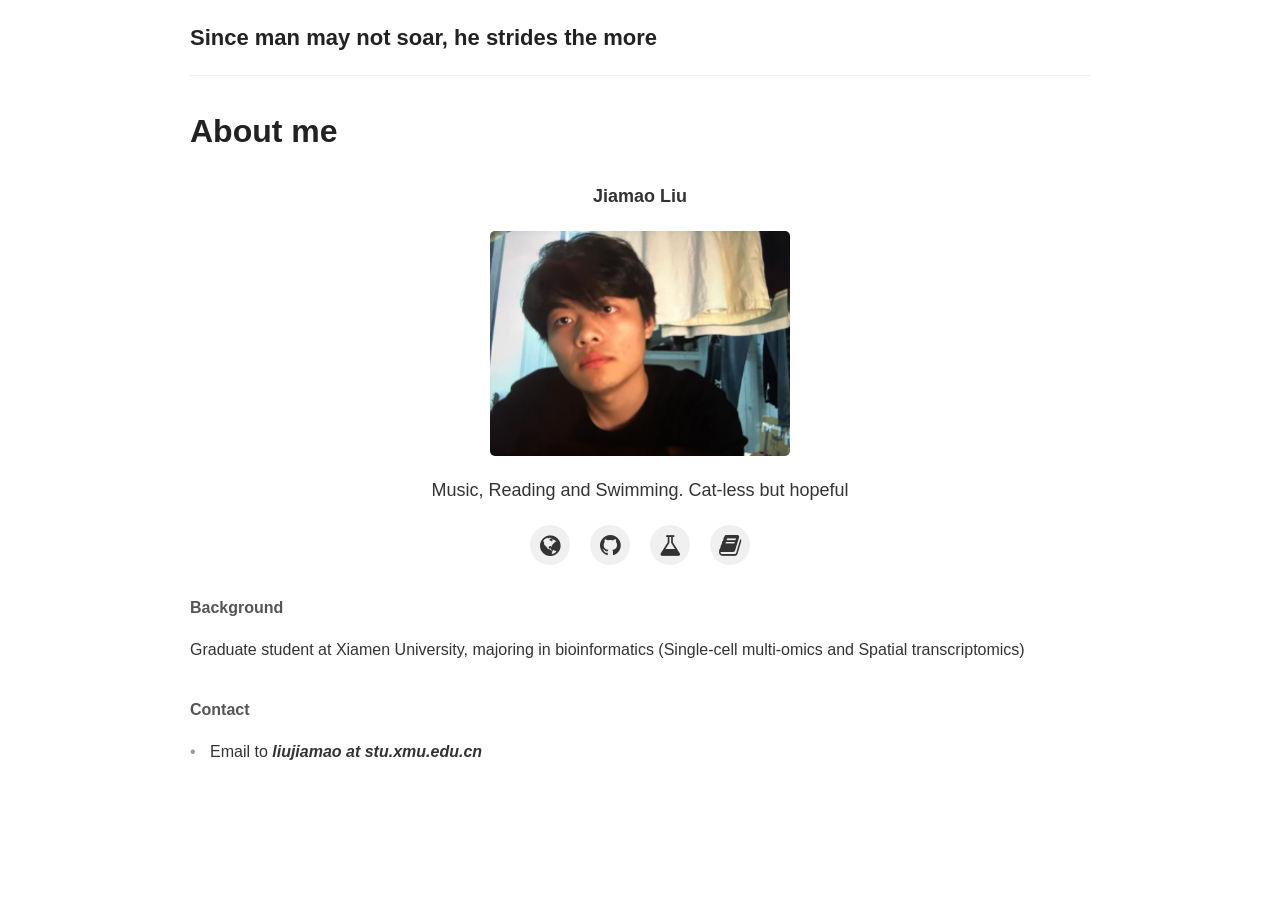
==== html/index.html @ 273c0211 "Initial commit" ====
<!DOCTYPE html>
<html lang="zh-CN">
<head>
    <meta charset="UTF-8">
    <meta name="viewport" content="width=device-width, initial-scale=1.0">
    <title>About me - Liu</title>
    <link rel="icon" href="./image/favicon.ico" type="image/x-icon">
    <!-- 兼容旧版浏览器 -->
    <link rel="shortcut icon" href="./image/favicon.ico" type="image/x-icon">
    <!-- 针对不同设备的额外图标配置 -->
    <link rel="apple-touch-icon" href="./image/apple-touch-icon.png">
    <link rel="icon" href="./image/android-chrome-192x192.png" sizes="192x192" type="image/png">
    <link href="https://cdn.jsdelivr.net/npm/font-awesome@4.7.0/css/font-awesome.min.css" rel="stylesheet">
    <style>
        body {
            font-family: 'Helvetica Neue', Arial, sans-serif;
            max-width: 900px;
            margin: 0 auto;
            padding: 0 20px;
            line-height: 1.6;
            color: #333;
            background-color: #fff;
        }
        .header {
            padding: 20px 0;
            border-bottom: 1px solid #eee;
            margin-bottom: 30px;
        }
        .nav {
            display: flex;
            justify-content: space-between;
            align-items: center;
        }
        .logo {
            font-size: 22px;
            font-weight: bold;
            color: #222;
        }
        .nav-links {
            display: flex;
            gap: 25px;
        }
        .nav-links a {
            color: #555;
            text-decoration: none;
            transition: color 0.3s;
        }
        .nav-links a:hover {
            color: #0077cc;
        }
        .main-content {
            margin-bottom: 50px;
        }
        h1 {
            color: #222;
            margin-bottom: 25px;
        }
        .intro {
            font-size: 18px;
            margin-bottom: 30px;
            display: flex;
            flex-direction: column;
            align-items: center;
            text-align: center;
        }
        .section {
            margin-bottom: 35px;
        }
        .section h2 {
            font-size: 16px;
            color: #555;
            margin-bottom: 10px;
        }
        .social-links {
            margin-top: 15px;
        }
        .social-links a {
            color: #333;
            text-decoration: none;
            margin-right: 15px;
            transition: color 0.3s;
        }
        .social-links a:hover {
            color: #0077cc;
        }
        .exhibition-list {
            list-style-type: none;
            padding-left: 0;
        }
        .exhibition-list li {
            margin-bottom: 10px;
            padding-left: 20px;
            position: relative;
        }
        .exhibition-list li:before {
            content: "•";
            position: absolute;
            left: 0;
            color: #999;
        }
        .profile-img {
            display: block;
            max-width: 300px;
            height: auto;
            margin: 20px auto;
            border-radius: 5px;
        }
        .personal-links {
            margin-top: 20px;
            display: flex;
            justify-content: center;
            gap: 20px;
        }
        .personal-links a {
            display: inline-flex;
            justify-content: center;
            align-items: center;
            width: 40px;
            height: 40px;
            border-radius: 50%;
            background-color: #f0f0f0;
            color: #333;
            text-decoration: none;
            transition: all 0.3s;
        }
        .personal-links a:hover {
            background-color: #0077cc;
            color: white;
            transform: translateY(-3px);
        }
    </style>
</head>
<body>
    <header class="header">
        <div class="nav">
            <div class="logo">Since man may not soar, he strides the more</div>
            <nav class="nav-links">
                <!-- <a href="#" style="color: #0077cc; font-weight: 500;">About</a> -->
                <!-- <a href="#">Gallery</a>
                <a href="#">Services</a>
                <a href="#">Contact</a> -->
            </nav>
        </div>
    </header>
    
    <main class="main-content">
        <h1>About me</h1>
        
        <div class="intro">
            <strong>Jiamao Liu</strong>
            <img src="./jiamao.jpg" alt="Photographer portrait" class="profile-img">
            <div>
                Music, Reading and Swimming. Cat-less but hopeful<br/>
            </div>
            <div class="personal-links">
                <a href="https://blog.csdn.net/qq_30614157?spm=1010.2135.3001.5343" target="_blank" aria-label="个人博客">
                    <i class="fa fa-globe fa-lg"></i>
                </a>
                <a href="https://github.com/LiuJiamao521" target="_blank" aria-label="GitHub">
                    <i class="fa fa-github fa-lg"></i>
                </a>
                <a href="https://huanglab.xmu.edu.cn/Team.htm" target="_blank" aria-label="实验室">
                    <i class="fa fa-flask fa-lg"></i>
                </a>
                <a href="https://www.jianshu.com/u/551704bb444e" target="_blank" aria-label="简书">
                    <i class="fa fa-book fa-lg"></i>
                </a>
            </div>
        </div>
        
        <div class="section">
            <h2><strong>Background</strong></h2>
            <p>Graduate student at Xiamen University, majoring in bioinformatics (Single-cell multi-omics and Spatial transcriptomics)</p>
        </div>
        
        <div class="section">
            <h2><strong>Contact</strong></h2>
            <ul class="exhibition-list">
                <li>Email to <em><strong>liujiamao at stu.xmu.edu.cn</strong></em></li>
            </ul>
        </div>
        
        <!-- <div class="section">
            <h2>Brands</h2>
            <p>Nikon, Hasselblad, Canon, Tamron, Insta360, DJI, etc.</p>
        </div>
        
        <div class="section">
            <h2>Social Media</h2>
            <div class="social-links">
                <a href="#" target="_blank">Youtube channel: Links TV</a><br>
                <a href="#" target="_blank">Bilibili: Linksphotograph (1 million subscription)</a><br>
                <a href="#" target="_blank">Weibo: Linksphotograph</a>
            </div>
        </div>
        
        <div class="section">
            <h2>中文简介</h2>
            <p>1997年出生于中国，2022年3月毕业于东京工艺大学艺术学部写真专业，一名还在成长中的摄影作家。</p>
            <p>2021年3月于日本银座Sony Imaging Gallery举办摄影合展【To The Peak】。2021年5月于Place M Art Gallery举办摄影合展【Travering 旅しないカメラ】。</p>
        </div> -->
    </main>
</body>
</html>
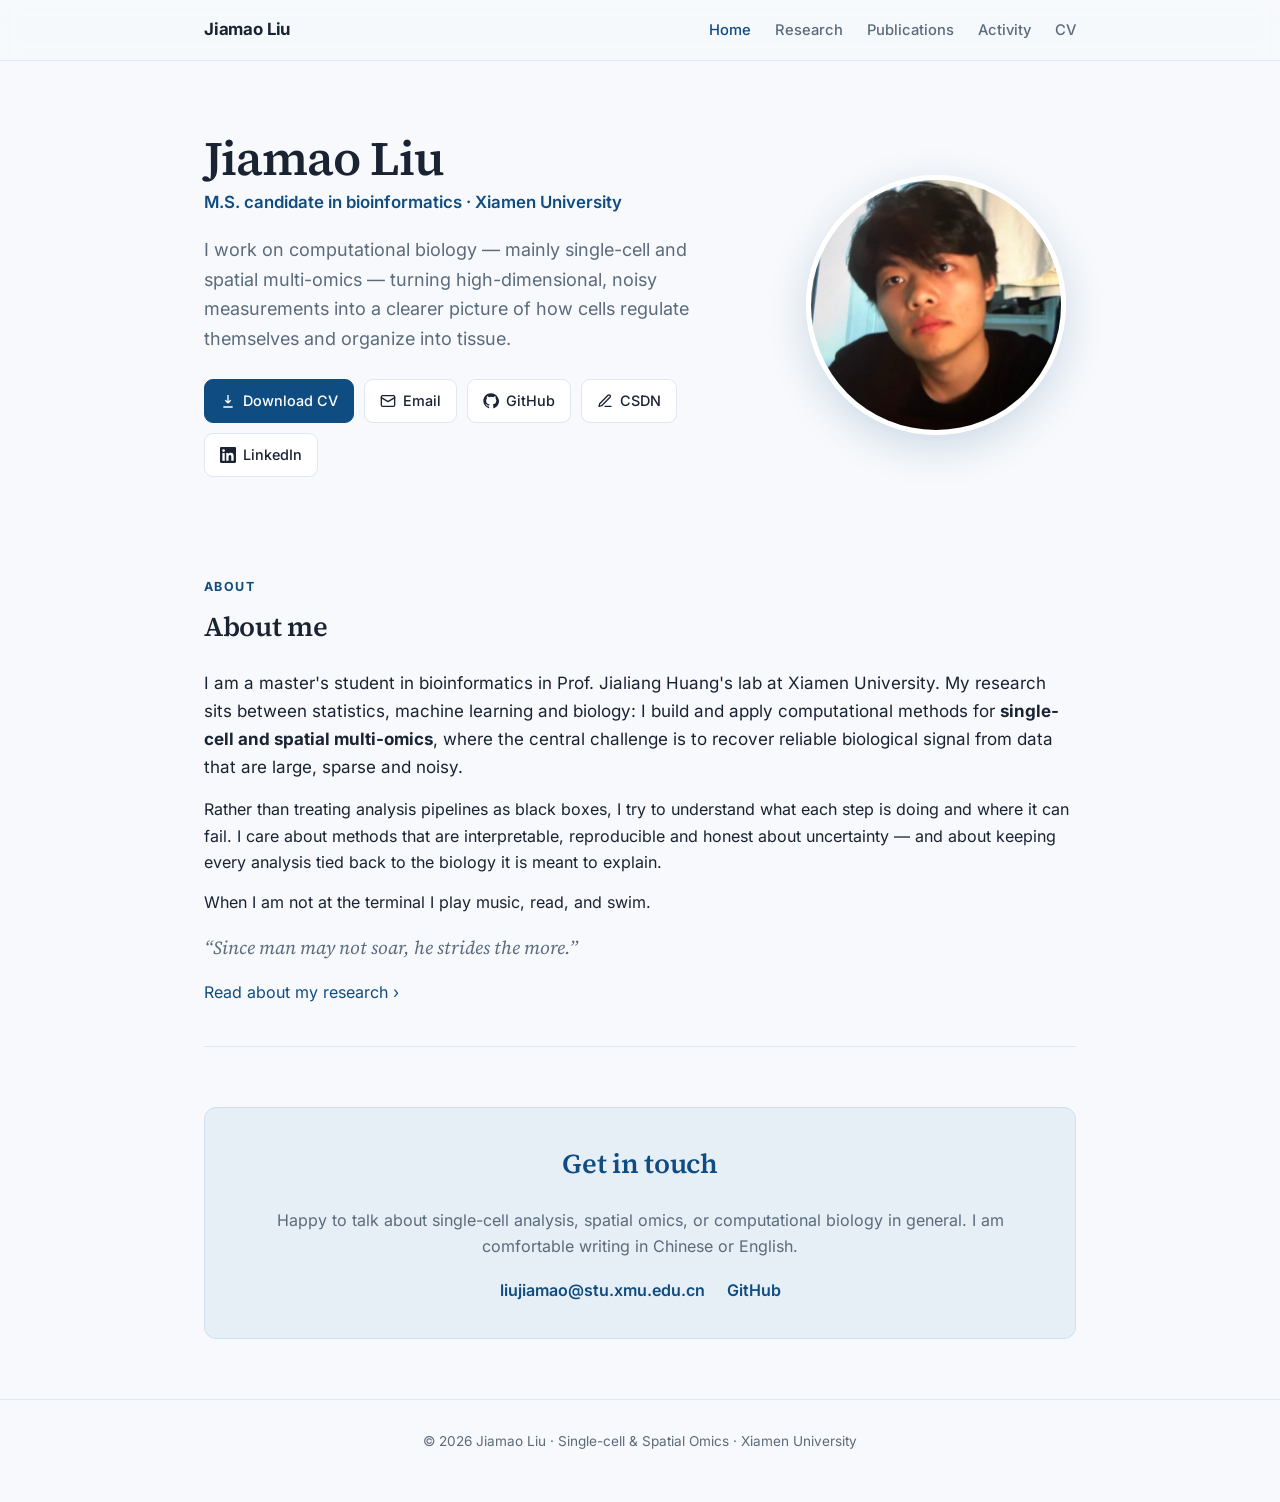
==== commit 400c1702: "Personal academic homepage for Jiamao Liu Multi-page academic site (Home / Research / Publications /" ====
--- a/html/index.html
+++ b/html/index.html
@@ -1,205 +1,89 @@
 <!DOCTYPE html>
-<html lang="zh-CN">
+<html lang="en">
 <head>
-    <meta charset="UTF-8">
-    <meta name="viewport" content="width=device-width, initial-scale=1.0">
-    <title>About me - Liu</title>
-    <link rel="icon" href="./image/favicon.ico" type="image/x-icon">
-    <!-- 兼容旧版浏览器 -->
-    <link rel="shortcut icon" href="./image/favicon.ico" type="image/x-icon">
-    <!-- 针对不同设备的额外图标配置 -->
-    <link rel="apple-touch-icon" href="./image/apple-touch-icon.png">
-    <link rel="icon" href="./image/android-chrome-192x192.png" sizes="192x192" type="image/png">
-    <link href="https://cdn.jsdelivr.net/npm/font-awesome@4.7.0/css/font-awesome.min.css" rel="stylesheet">
-    <style>
-        body {
-            font-family: 'Helvetica Neue', Arial, sans-serif;
-            max-width: 900px;
-            margin: 0 auto;
-            padding: 0 20px;
-            line-height: 1.6;
-            color: #333;
-            background-color: #fff;
-        }
-        .header {
-            padding: 20px 0;
-            border-bottom: 1px solid #eee;
-            margin-bottom: 30px;
-        }
-        .nav {
-            display: flex;
-            justify-content: space-between;
-            align-items: center;
-        }
-        .logo {
-            font-size: 22px;
-            font-weight: bold;
-            color: #222;
-        }
-        .nav-links {
-            display: flex;
-            gap: 25px;
-        }
-        .nav-links a {
-            color: #555;
-            text-decoration: none;
-            transition: color 0.3s;
-        }
-        .nav-links a:hover {
-            color: #0077cc;
-        }
-        .main-content {
-            margin-bottom: 50px;
-        }
-        h1 {
-            color: #222;
-            margin-bottom: 25px;
-        }
-        .intro {
-            font-size: 18px;
-            margin-bottom: 30px;
-            display: flex;
-            flex-direction: column;
-            align-items: center;
-            text-align: center;
-        }
-        .section {
-            margin-bottom: 35px;
-        }
-        .section h2 {
-            font-size: 16px;
-            color: #555;
-            margin-bottom: 10px;
-        }
-        .social-links {
-            margin-top: 15px;
-        }
-        .social-links a {
-            color: #333;
-            text-decoration: none;
-            margin-right: 15px;
-            transition: color 0.3s;
-        }
-        .social-links a:hover {
-            color: #0077cc;
-        }
-        .exhibition-list {
-            list-style-type: none;
-            padding-left: 0;
-        }
-        .exhibition-list li {
-            margin-bottom: 10px;
-            padding-left: 20px;
-            position: relative;
-        }
-        .exhibition-list li:before {
-            content: "•";
-            position: absolute;
-            left: 0;
-            color: #999;
-        }
-        .profile-img {
-            display: block;
-            max-width: 300px;
-            height: auto;
-            margin: 20px auto;
-            border-radius: 5px;
-        }
-        .personal-links {
-            margin-top: 20px;
-            display: flex;
-            justify-content: center;
-            gap: 20px;
-        }
-        .personal-links a {
-            display: inline-flex;
-            justify-content: center;
-            align-items: center;
-            width: 40px;
-            height: 40px;
-            border-radius: 50%;
-            background-color: #f0f0f0;
-            color: #333;
-            text-decoration: none;
-            transition: all 0.3s;
-        }
-        .personal-links a:hover {
-            background-color: #0077cc;
-            color: white;
-            transform: translateY(-3px);
-        }
-    </style>
+<meta charset="UTF-8">
+<meta name="viewport" content="width=device-width, initial-scale=1.0">
+<title>Jiamao Liu — Computational Biology · Xiamen University</title>
+<meta name="description" content="Jiamao Liu, M.S. candidate in bioinformatics at Xiamen University. Computational methods for single-cell and spatial multi-omics.">
+<link rel="icon" href="./image/favicon.ico" type="image/x-icon">
+<link rel="shortcut icon" href="./image/favicon.ico" type="image/x-icon">
+<link rel="apple-touch-icon" href="./image/apple-touch-icon.png">
+<link rel="icon" href="./image/android-chrome-192x192.png" sizes="192x192" type="image/png">
+<link rel="stylesheet" href="style.css?v=2032">
 </head>
 <body>
-    <header class="header">
-        <div class="nav">
-            <div class="logo">Since man may not soar, he strides the more</div>
-            <nav class="nav-links">
-                <!-- <a href="#" style="color: #0077cc; font-weight: 500;">About</a> -->
-                <!-- <a href="#">Gallery</a>
-                <a href="#">Services</a>
-                <a href="#">Contact</a> -->
-            </nav>
-        </div>
-    </header>
-    
-    <main class="main-content">
-        <h1>About me</h1>
-        
-        <div class="intro">
-            <strong>Jiamao Liu</strong>
-            <img src="./jiamao.jpg" alt="Photographer portrait" class="profile-img">
-            <div>
-                Music, Reading and Swimming. Cat-less but hopeful<br/>
-            </div>
-            <div class="personal-links">
-                <a href="https://blog.csdn.net/qq_30614157?spm=1010.2135.3001.5343" target="_blank" aria-label="个人博客">
-                    <i class="fa fa-globe fa-lg"></i>
-                </a>
-                <a href="https://github.com/LiuJiamao521" target="_blank" aria-label="GitHub">
-                    <i class="fa fa-github fa-lg"></i>
-                </a>
-                <a href="https://huanglab.xmu.edu.cn/Team.htm" target="_blank" aria-label="实验室">
-                    <i class="fa fa-flask fa-lg"></i>
-                </a>
-                <a href="https://www.jianshu.com/u/551704bb444e" target="_blank" aria-label="简书">
-                    <i class="fa fa-book fa-lg"></i>
-                </a>
-            </div>
-        </div>
-        
-        <div class="section">
-            <h2><strong>Background</strong></h2>
-            <p>Graduate student at Xiamen University, majoring in bioinformatics (Single-cell multi-omics and Spatial transcriptomics)</p>
-        </div>
-        
-        <div class="section">
-            <h2><strong>Contact</strong></h2>
-            <ul class="exhibition-list">
-                <li>Email to <em><strong>liujiamao at stu.xmu.edu.cn</strong></em></li>
-            </ul>
-        </div>
-        
-        <!-- <div class="section">
-            <h2>Brands</h2>
-            <p>Nikon, Hasselblad, Canon, Tamron, Insta360, DJI, etc.</p>
-        </div>
-        
-        <div class="section">
-            <h2>Social Media</h2>
-            <div class="social-links">
-                <a href="#" target="_blank">Youtube channel: Links TV</a><br>
-                <a href="#" target="_blank">Bilibili: Linksphotograph (1 million subscription)</a><br>
-                <a href="#" target="_blank">Weibo: Linksphotograph</a>
-            </div>
-        </div>
-        
-        <div class="section">
-            <h2>中文简介</h2>
-            <p>1997年出生于中国，2022年3月毕业于东京工艺大学艺术学部写真专业，一名还在成长中的摄影作家。</p>
-            <p>2021年3月于日本银座Sony Imaging Gallery举办摄影合展【To The Peak】。2021年5月于Place M Art Gallery举办摄影合展【Travering 旅しないカメラ】。</p>
-        </div> -->
-    </main>
+
+<nav>
+  <div class="wrap nav-inner">
+    <a class="nav-name" href="index.html">Jiamao Liu</a>
+    <button class="nav-toggle" aria-label="Menu" onclick="document.getElementById('m').classList.toggle('open')">☰</button>
+    <div class="nav-links" id="m">
+      <a href="index.html" class="active">Home</a>
+      <a href="research.html">Research</a>
+      <a href="publications.html">Publications</a>
+      <a href="activity.html">Activity</a>
+      <a href="cv.html">CV</a>
+    </div>
+  </div>
+</nav>
+
+<header class="hero">
+  <div class="wrap hero-grid">
+    <div>
+      <h1>Jiamao Liu</h1>
+      <div class="role">M.S. candidate in bioinformatics · Xiamen University</div>
+      <p class="tagline">I work on computational biology — mainly single-cell and spatial multi-omics — turning high-dimensional, noisy measurements into a clearer picture of how cells regulate themselves and organize into tissue.</p>
+      <div class="links">
+        <a class="btn primary" href="cv.html" target="_blank">
+          <svg viewBox="0 0 24 24" fill="none" stroke="currentColor" stroke-width="2"><path d="M12 3v12m0 0l-4-4m4 4l4-4M5 21h14"/></svg>
+          Download CV
+        </a>
+        <a class="btn" href="mailto:liujiamao@stu.xmu.edu.cn"><svg viewBox="0 0 24 24" fill="none" stroke="currentColor" stroke-width="2" stroke-linecap="round" stroke-linejoin="round" aria-hidden="true"><rect x="2" y="4" width="20" height="16" rx="2"/><path d="M22 7l-10 6L2 7"/></svg>Email</a>
+        <a class="btn" href="https://github.com/LiuJiamao521" target="_blank"><svg viewBox="0 0 24 24" fill="currentColor" aria-hidden="true"><path d="M12 .3C5.6.3.5 5.4.5 11.8c0 5.1 3.3 9.4 7.9 10.9.6.1.8-.3.8-.6v-2c-3.2.7-3.9-1.4-3.9-1.4-.5-1.3-1.3-1.7-1.3-1.7-1-.7.1-.7.1-.7 1.2.1 1.8 1.2 1.8 1.2 1 1.8 2.7 1.3 3.4 1 .1-.7.4-1.3.7-1.6-2.6-.3-5.3-1.3-5.3-5.7 0-1.3.4-2.3 1.2-3.1-.1-.3-.5-1.5.1-3.1 0 0 1-.3 3.3 1.2a11.5 11.5 0 0 1 6 0c2.3-1.5 3.3-1.2 3.3-1.2.6 1.6.2 2.8.1 3.1.7.8 1.2 1.9 1.2 3.1 0 4.4-2.7 5.4-5.3 5.7.4.4.8 1.1.8 2.2 0 1.6 0 2.9 0 3.3 0 .3.2.7.8.6 4.6-1.5 7.9-5.8 7.9-10.9C23.5 5.4 18.4.3 12 .3z"/></svg>GitHub</a>
+        <a class="btn" href="https://blog.csdn.net/qq_30614157" target="_blank"><svg viewBox="0 0 24 24" fill="none" stroke="currentColor" stroke-width="2" stroke-linecap="round" stroke-linejoin="round" aria-hidden="true"><path d="M12 20h9"/><path d="M16.5 3.5a2.12 2.12 0 0 1 3 3L7 19l-4 1 1-4L16.5 3.5z"/></svg>CSDN</a>
+        <a class="btn" href="https://www.linkedin.com/in/jiamao-liu-6a5b2942b" target="_blank"><svg viewBox="0 0 24 24" fill="currentColor" aria-hidden="true"><path d="M20.45 20.45h-3.55v-5.57c0-1.33-.03-3.04-1.85-3.04-1.86 0-2.14 1.45-2.14 2.94v5.67H9.35V9h3.41v1.56h.05c.48-.9 1.64-1.85 3.37-1.85 3.6 0 4.27 2.37 4.27 5.46v6.28zM5.34 7.43a2.06 2.06 0 1 1 0-4.13 2.06 2.06 0 0 1 0 4.13zM7.12 20.45H3.55V9h3.57v11.45zM22.23 0H1.77C.79 0 0 .77 0 1.73v20.54C0 23.23.79 24 1.77 24h20.45C23.2 24 24 23.23 24 22.27V1.73C24 .77 23.2 0 22.23 0z"/></svg>LinkedIn</a>
+      </div>
+    </div>
+    <div class="hero-photo">
+      <img src="./jiamao.jpg" alt="Jiamao Liu">
+    </div>
+  </div>
+</header>
+
+<main class="wrap">
+
+  <section id="about">
+    <div class="sec-label">About</div>
+    <h2>About me</h2>
+    <p class="lead">I am a master's student in bioinformatics in Prof. Jialiang Huang's lab at Xiamen University. My research sits between statistics, machine learning and biology: I build and apply computational methods for <b>single-cell and spatial multi-omics</b>, where the central challenge is to recover reliable biological signal from data that are large, sparse and noisy.</p>
+    <p>Rather than treating analysis pipelines as black boxes, I try to understand what each step is doing and where it can fail. I care about methods that are interpretable, reproducible and honest about uncertainty — and about keeping every analysis tied back to the biology it is meant to explain.</p>
+    <p>When I am not at the terminal I play music, read, and swim.</p>
+    <p class="quote" style="margin-top:18px">&ldquo;Since man may not soar, he strides the more.&rdquo;</p>
+    <p style="margin-top:18px"><a href="research.html">Read about my research &rsaquo;</a></p>
+  </section>
+
+  <section id="contact">
+    <div class="contact-box">
+      <h2>Get in touch</h2>
+      <p>Happy to talk about single-cell analysis, spatial omics, or computational biology in general. I am comfortable writing in Chinese or English.</p>
+      <div class="contact-links">
+        <a href="mailto:liujiamao@stu.xmu.edu.cn">liujiamao@stu.xmu.edu.cn</a>
+        <a href="https://github.com/LiuJiamao521" target="_blank">GitHub</a>
+      </div>
+    </div>
+  </section>
+
+</main>
+
+<footer>
+  <div class="wrap">&copy; <span id="y"></span> Jiamao Liu &middot; Single-cell &amp; Spatial Omics &middot; Xiamen University</div>
+</footer>
+
+<script>
+  document.getElementById('y').textContent = new Date().getFullYear();
+  document.querySelectorAll('.nav-links a').forEach(function (a) {
+    a.addEventListener('click', function () { document.getElementById('m').classList.remove('open'); });
+  });
+</script>
 </body>
 </html>
-    
--- a/html/style.css
+++ b/html/style.css
@@ -0,0 +1,868 @@
+/* ============================================================
+   Jiamao Liu — personal academic site
+   Self-contained stylesheet.
+   Palette: crisp white/blue background, deep blue accent.
+   Headings: Source Serif 4 · Body: Inter (fonts self-hosted, so
+   the site does not depend on Google Fonts from China).
+   ============================================================ */
+
+/* ---- Self-hosted variable fonts (latin subset) ---- */
+@font-face {
+  font-family: 'Inter';
+  font-style: normal;
+  font-weight: 100 900;
+  font-display: swap;
+  src: url('fonts/latin-inter-normal-400.woff2') format('woff2');
+  unicode-range: U+0000-00FF, U+0131, U+0152-0153, U+02BB-02BC, U+02C6, U+02DA,
+    U+02DC, U+0304, U+0308, U+0329, U+2000-206F, U+20AC, U+2122, U+2191, U+2193,
+    U+2212, U+2215, U+FEFF, U+FFFD;
+}
+@font-face {
+  font-family: 'Source Serif 4';
+  font-style: normal;
+  font-weight: 400 700;
+  font-display: swap;
+  src: url('fonts/latin-sourceserif4-normal-variable.woff2') format('woff2');
+  unicode-range: U+0000-00FF, U+0131, U+0152-0153, U+02BB-02BC, U+02C6, U+02DA,
+    U+02DC, U+0304, U+0308, U+0329, U+2000-206F, U+20AC, U+2122, U+2191, U+2193,
+    U+2212, U+2215, U+FEFF, U+FFFD;
+}
+@font-face {
+  font-family: 'Source Serif 4';
+  font-style: italic;
+  font-weight: 400 700;
+  font-display: swap;
+  src: url('fonts/latin-sourceserif4-italic-variable.woff2') format('woff2');
+  unicode-range: U+0000-00FF, U+0131, U+0152-0153, U+02BB-02BC, U+02C6, U+02DA,
+    U+02DC, U+0304, U+0308, U+0329, U+2000-206F, U+20AC, U+2122, U+2191, U+2193,
+    U+2212, U+2215, U+FEFF, U+FFFD;
+}
+
+/* ---- Design tokens ---- */
+:root {
+  --bg: #f7f9fc;
+  --surface: #ffffff;
+  --ink: #1a2332;
+  --muted: #5b6b7c;
+  --line: #dfe7f0;
+  --accent: #0f4c81;
+  --accent-deep: #0a3a63;
+  --accent-soft: #e6eef6;
+  --navy: #1f2a44;
+  --radius: 12px;
+  --maxw: 920px;
+}
+
+* {
+  box-sizing: border-box;
+  margin: 0;
+  padding: 0;
+}
+html {
+  scroll-behavior: smooth;
+}
+body {
+  font-family: 'Inter', system-ui, -apple-system, 'Segoe UI', Roboto, Arial, sans-serif;
+  color: var(--ink);
+  background: var(--bg);
+  line-height: 1.65;
+  -webkit-font-smoothing: antialiased;
+  text-rendering: optimizeLegibility;
+}
+a {
+  color: var(--accent);
+  text-decoration: none;
+}
+a:hover {
+  text-decoration: underline;
+}
+::selection {
+  background: var(--accent-soft);
+}
+.wrap {
+  max-width: var(--maxw);
+  margin: 0 auto;
+  padding: 0 24px;
+}
+
+/* ---- Navigation ---- */
+nav {
+  position: sticky;
+  top: 0;
+  z-index: 50;
+  background: rgba(247, 249, 252, 0.9);
+  backdrop-filter: saturate(180%) blur(10px);
+  -webkit-backdrop-filter: saturate(180%) blur(10px);
+  border-bottom: 1px solid var(--line);
+}
+.nav-inner {
+  display: flex;
+  align-items: center;
+  justify-content: space-between;
+  height: 60px;
+}
+.nav-name {
+  font-weight: 700;
+  font-size: 1.05rem;
+  letter-spacing: -0.01em;
+  color: var(--ink);
+}
+.nav-name:hover {
+  text-decoration: none;
+  color: var(--accent);
+}
+.nav-links {
+  display: flex;
+  gap: 24px;
+  font-size: 0.92rem;
+  font-weight: 500;
+}
+.nav-links a {
+  color: var(--muted);
+}
+.nav-links a:hover {
+  color: var(--accent);
+  text-decoration: none;
+}
+.nav-links a.active {
+  color: var(--accent);
+}
+.nav-toggle {
+  display: none;
+  background: none;
+  border: 0;
+  font-size: 1.5rem;
+  line-height: 1;
+  color: var(--ink);
+  cursor: pointer;
+}
+@media (max-width: 720px) {
+  .nav-links {
+    display: none;
+    position: absolute;
+    top: 60px;
+    left: 0;
+    right: 0;
+    flex-direction: column;
+    gap: 0;
+    background: var(--surface);
+    border-bottom: 1px solid var(--line);
+  }
+  .nav-links.open {
+    display: flex;
+  }
+  .nav-links a {
+    padding: 14px 24px;
+    border-top: 1px solid var(--line);
+  }
+  .nav-toggle {
+    display: block;
+  }
+}
+
+/* ---- Page header (inner pages) ---- */
+.page-head {
+  padding: 54px 0 8px;
+}
+.page-head .sec-label {
+  font-size: 0.78rem;
+  font-weight: 700;
+  letter-spacing: 0.12em;
+  text-transform: uppercase;
+  color: var(--accent);
+  margin-bottom: 8px;
+}
+.page-head h1 {
+  font-family: 'Source Serif 4', Georgia, serif;
+  font-size: 2.4rem;
+  font-weight: 600;
+  letter-spacing: -0.01em;
+}
+.page-head p {
+  color: var(--muted);
+  margin-top: 10px;
+  max-width: 60ch;
+}
+.page-head p sup {
+  color: var(--accent);
+  font-weight: 600;
+}
+
+/* ---- Hero (home) ---- */
+header.hero {
+  padding: 72px 0 60px;
+}
+.hero-grid {
+  display: grid;
+  grid-template-columns: 1fr 280px;
+  gap: 48px;
+  align-items: center;
+}
+.hero h1 {
+  font-family: 'Source Serif 4', Georgia, serif;
+  font-size: 3rem;
+  line-height: 1.05;
+  letter-spacing: -0.02em;
+  font-weight: 600;
+}
+.hero .role {
+  color: var(--accent);
+  font-weight: 600;
+  margin-top: 6px;
+  font-size: 1.05rem;
+}
+.hero .tagline {
+  color: var(--muted);
+  font-size: 1.12rem;
+  margin-top: 18px;
+  max-width: 46ch;
+}
+.hero-photo img {
+  width: 260px;
+  height: 260px;
+  object-fit: cover;
+  object-position: center; /* near-square portrait; nudge with center 22% if the face needs raising */
+  border-radius: 50%;
+  border: 5px solid var(--surface);
+  box-shadow: 0 12px 40px rgba(15, 76, 129, 0.18);
+  display: block;
+  margin: 0 auto;
+}
+.links {
+  display: flex;
+  flex-wrap: wrap;
+  gap: 10px;
+  margin-top: 26px;
+}
+.btn {
+  display: inline-flex;
+  align-items: center;
+  gap: 7px;
+  padding: 9px 15px;
+  border-radius: 9px;
+  font-size: 0.9rem;
+  font-weight: 500;
+  border: 1px solid var(--line);
+  background: var(--surface);
+  color: var(--ink);
+  transition: 0.15s;
+  white-space: nowrap;
+}
+.btn:hover {
+  border-color: var(--accent);
+  color: var(--accent);
+  text-decoration: none;
+  transform: translateY(-1px);
+}
+.btn.primary {
+  background: var(--accent);
+  color: #fff;
+  border-color: var(--accent);
+}
+.btn.primary:hover {
+  background: var(--accent-deep);
+  color: #fff;
+}
+.btn svg {
+  width: 16px;
+  height: 16px;
+}
+@media (max-width: 720px) {
+  .hero-grid {
+    grid-template-columns: 1fr;
+    text-align: center;
+  }
+  .hero .tagline {
+    margin-left: auto;
+    margin-right: auto;
+  }
+  .links {
+    justify-content: center;
+  }
+  .hero h1 {
+    font-size: 2.3rem;
+  }
+  .hero-photo {
+    order: -1;
+  }
+  .hero-photo img {
+    width: 190px;
+    height: 190px;
+  }
+}
+
+/* ---- Generic sections ---- */
+section {
+  padding: 40px 0;
+  scroll-margin-top: 80px;
+}
+section + section {
+  border-top: 1px solid var(--line);
+}
+.sec-label {
+  font-size: 0.78rem;
+  font-weight: 700;
+  letter-spacing: 0.12em;
+  text-transform: uppercase;
+  color: var(--accent);
+  margin-bottom: 8px;
+}
+h2 {
+  font-family: 'Source Serif 4', Georgia, serif;
+  font-size: 1.7rem;
+  font-weight: 600;
+  letter-spacing: -0.01em;
+  margin-bottom: 20px;
+}
+h3 {
+  font-size: 1.08rem;
+  font-weight: 600;
+  margin-bottom: 6px;
+}
+p + p {
+  margin-top: 14px;
+}
+.lead {
+  font-size: 1.06rem;
+}
+.muted {
+  color: var(--muted);
+}
+.note {
+  color: var(--muted);
+  font-size: 0.95rem;
+}
+.quote {
+  font-family: 'Source Serif 4', Georgia, serif;
+  font-style: italic;
+  font-size: 1.15rem;
+  color: var(--muted);
+  line-height: 1.5;
+}
+
+/* ---- Research themes ---- */
+.themes {
+  display: grid;
+  gap: 18px;
+}
+.theme {
+  background: var(--surface);
+  border: 1px solid var(--line);
+  border-radius: var(--radius);
+  padding: 24px 26px;
+}
+.theme h3 {
+  display: flex;
+  align-items: baseline;
+  gap: 10px;
+}
+.theme h3 span.n {
+  font-family: 'Source Serif 4', Georgia, serif;
+  font-size: 1.5rem;
+  color: var(--accent);
+  font-weight: 600;
+  line-height: 1;
+}
+.theme p {
+  color: var(--muted);
+  font-size: 0.97rem;
+  margin-top: 8px;
+}
+.tags {
+  display: flex;
+  flex-wrap: wrap;
+  gap: 7px;
+  margin-top: 14px;
+}
+.tag {
+  font-size: 0.78rem;
+  background: var(--accent-soft);
+  color: var(--accent);
+  padding: 3px 10px;
+  border-radius: 20px;
+  font-weight: 500;
+}
+
+/* ---- Project / software cards ---- */
+.cards {
+  display: grid;
+  grid-template-columns: 1fr 1fr;
+  gap: 18px;
+}
+.card {
+  background: var(--surface);
+  border: 1px solid var(--line);
+  border-radius: var(--radius);
+  padding: 22px 24px;
+}
+.card p {
+  color: var(--muted);
+  font-size: 0.95rem;
+  margin-top: 6px;
+}
+.card .plinks {
+  margin-top: 12px;
+}
+.card.add {
+  border-style: dashed;
+  background: transparent;
+  box-shadow: none;
+}
+.card.add h3 {
+  color: var(--muted);
+}
+.card.poster-card {
+  display: flex;
+  flex-direction: column;
+  gap: 16px;
+}
+.poster-imgs {
+  display: flex;
+  flex-wrap: wrap;
+  gap: 14px;
+}
+.poster-imgs .poster-thumb {
+  display: block;
+  flex: 1 1 240px;
+  max-width: 340px;
+}
+.poster-imgs img {
+  width: 100%;
+  height: auto;
+  border: 1px solid var(--line);
+  border-radius: 8px;
+  display: block;
+  box-shadow: 0 2px 10px rgba(15, 76, 129, 0.06);
+}
+a.poster-thumb:hover img {
+  box-shadow: 0 8px 20px rgba(15, 76, 129, 0.14);
+}
+.card.poster-card h3 {
+  margin-bottom: 6px;
+}
+.card.poster-card p + p {
+  margin-top: 4px;
+}
+.card.photo-card a img {
+  width: 100%;
+  height: auto;
+  border: 1px solid var(--line);
+  border-radius: 8px;
+  display: block;
+  box-shadow: 0 2px 10px rgba(15, 76, 129, 0.05);
+}
+.card .plinks a {
+  font-size: 0.82rem;
+  font-weight: 600;
+}
+@media (max-width: 680px) {
+  .cards {
+    grid-template-columns: 1fr;
+  }
+}
+
+/* ---- Publications ---- */
+.pubgroup {
+  margin-bottom: 30px;
+}
+.pubgroup h2 {
+  margin-bottom: 6px;
+}
+.pubgroup .count {
+  font-size: 0.85rem;
+  color: var(--muted);
+  font-weight: 500;
+}
+.pub {
+  padding: 15px 0;
+  border-bottom: 1px solid var(--line);
+  font-size: 0.96rem;
+}
+.pub:last-child {
+  border-bottom: 0;
+}
+.pub .ttl {
+  font-weight: 600;
+  color: var(--ink);
+}
+.pub .meta {
+  color: var(--muted);
+  margin-top: 3px;
+  font-size: 0.92rem;
+}
+.pub .meta .venue {
+  font-style: italic;
+}
+.pub b {
+  color: var(--ink);
+}
+.pub .plinks {
+  margin-top: 6px;
+  display: flex;
+  gap: 14px;
+  flex-wrap: wrap;
+}
+.pub .plinks a {
+  font-size: 0.82rem;
+  font-weight: 600;
+}
+.idx {
+  color: var(--muted);
+  font-variant-numeric: tabular-nums;
+  margin-right: 4px;
+}
+
+/* ---- Timeline-ish lists (talks / education / news) ---- */
+.tlist {
+  display: flex;
+  flex-direction: column;
+}
+.titem {
+  display: flex;
+  gap: 18px;
+  padding: 14px 0;
+  border-bottom: 1px solid var(--line);
+}
+.titem:last-child {
+  border-bottom: 0;
+}
+.titem .y {
+  flex: 0 0 130px;
+  font-variant-numeric: tabular-nums;
+  color: var(--accent);
+  font-weight: 600;
+  font-size: 0.92rem;
+}
+.titem .what .ev {
+  font-weight: 600;
+}
+.titem .what .loc {
+  color: var(--muted);
+  font-size: 0.92rem;
+  margin-top: 2px;
+}
+@media (max-width: 680px) {
+  .titem {
+    flex-direction: column;
+    gap: 4px;
+  }
+}
+
+/* ---- Two-column mini lists (education / awards) ---- */
+.cols {
+  display: grid;
+  grid-template-columns: 1fr 1fr;
+  gap: 34px;
+}
+@media (max-width: 680px) {
+  .cols {
+    grid-template-columns: 1fr;
+  }
+}
+.mini h3 {
+  font-size: 0.78rem;
+  color: var(--muted);
+  text-transform: uppercase;
+  letter-spacing: 0.08em;
+  margin-bottom: 12px;
+}
+.mini ul {
+  list-style: none;
+}
+.mini li {
+  padding: 7px 0;
+  border-bottom: 1px solid var(--line);
+  font-size: 0.94rem;
+  display: flex;
+  justify-content: space-between;
+  gap: 14px;
+}
+.mini li:last-child {
+  border-bottom: 0;
+}
+.mini li .y {
+  color: var(--muted);
+  font-variant-numeric: tabular-nums;
+  flex: 0 0 auto;
+  font-size: 0.85rem;
+}
+
+/* ---- Skills chips ---- */
+.chips {
+  display: flex;
+  flex-wrap: wrap;
+  gap: 9px;
+}
+.chip {
+  background: var(--surface);
+  border: 1px solid var(--line);
+  border-radius: 8px;
+  padding: 7px 13px;
+  font-size: 0.88rem;
+  font-weight: 500;
+}
+.skill-cat {
+  font-size: 0.78rem;
+  font-weight: 700;
+  letter-spacing: 0.08em;
+  text-transform: uppercase;
+  color: var(--muted);
+  margin: 20px 0 10px;
+}
+.skill-cat + .chips + .skill-cat {
+  margin-top: 22px;
+}
+
+/* ---- Publication timeline ---- */
+.timeline {
+  position: relative;
+  padding-left: 2.6rem;
+}
+.timeline::before {
+  content: "";
+  position: absolute;
+  left: 8px;
+  top: 10px;
+  bottom: 10px;
+  width: 2px;
+  border-radius: 1px;
+  background: linear-gradient(to bottom, var(--accent), #a9c7e4);
+}
+.tl-year {
+  position: relative;
+  font-family: 'Source Serif 4', Georgia, serif;
+  font-weight: 600;
+  font-size: 1.2rem;
+  letter-spacing: 0.02em;
+  color: var(--accent);
+  margin: 2rem 0 0.9rem;
+}
+.tl-year:first-child {
+  margin-top: 0;
+}
+.tl-year::before {
+  content: "";
+  position: absolute;
+  top: 50%;
+  left: calc(-2.6rem + 2px);
+  width: 14px;
+  height: 14px;
+  border-radius: 50%;
+  background: var(--accent);
+  border: 3px solid var(--bg);
+  box-shadow: 0 0 0 2px var(--accent);
+  transform: translateY(-50%);
+}
+.pub-card {
+  background: var(--surface);
+  border: 1px solid var(--line);
+  border-radius: var(--radius);
+  padding: 18px 22px;
+  margin-bottom: 16px;
+  box-shadow: 0 1px 2px rgba(15, 76, 129, 0.04);
+  transition: transform 0.15s ease, box-shadow 0.15s ease;
+}
+.pub-card:hover {
+  transform: translateX(5px);
+  box-shadow: 0 8px 22px rgba(15, 76, 129, 0.08);
+}
+.pub-card .pub-title {
+  font-weight: 600;
+  font-size: 1.02rem;
+  line-height: 1.45;
+}
+.pub-card .pub-authors {
+  color: var(--muted);
+  font-size: 0.88rem;
+  margin-top: 6px;
+}
+.pub-card .pub-authors b {
+  color: var(--ink);
+}
+.pub-card .pub-authors sup {
+  color: var(--accent);
+  font-weight: 600;
+}
+.pub-card .pub-venue {
+  color: var(--accent);
+  font-size: 0.88rem;
+  font-weight: 600;
+  font-style: italic;
+  margin-top: 6px;
+}
+.pub-card .pub-summary {
+  font-size: 0.9rem;
+  color: var(--muted);
+  margin-top: 9px;
+  line-height: 1.6;
+}
+.pub-foot {
+  display: flex;
+  align-items: center;
+  justify-content: space-between;
+  gap: 14px;
+  flex-wrap: wrap;
+  margin-top: 14px;
+}
+.pub-links {
+  display: flex;
+  flex-wrap: wrap;
+  gap: 16px;
+  font-size: 0.86rem;
+  font-weight: 600;
+}
+.pub-flags {
+  display: flex;
+  flex-wrap: wrap;
+  gap: 8px;
+  margin-left: auto;
+}
+.pub-flags .flag {
+  font-size: 0.72rem;
+  font-weight: 700;
+  letter-spacing: 0.05em;
+  text-transform: uppercase;
+  padding: 2px 10px;
+  border-radius: 20px;
+}
+.flag.published {
+  background: var(--accent-soft);
+  color: var(--accent);
+}
+.flag.preprint {
+  background: #eef2fa;
+  color: #2b4a86;
+}
+.flag.submitted {
+  background: #eef2ee;
+  color: #3c5a45;
+}
+.flag.first {
+  background: #eef1f6;
+  color: #47566a;
+}
+.tl-note {
+  color: var(--muted);
+  font-size: 0.86rem;
+  margin-top: 10px;
+}
+
+/* ---- Contact box ---- */
+.contact-box {
+  background: var(--accent-soft);
+  border: 1px solid #cfe0f0;
+  color: var(--ink);
+  border-radius: var(--radius);
+  padding: 34px 36px;
+  text-align: center;
+  margin-top: 20px;
+}
+.contact-box h2 {
+  color: var(--accent);
+}
+.contact-box p {
+  color: var(--muted);
+}
+.contact-box a {
+  color: var(--accent);
+  font-weight: 600;
+}
+.contact-links {
+  display: flex;
+  justify-content: center;
+  gap: 22px;
+  flex-wrap: wrap;
+  margin-top: 18px;
+  font-weight: 600;
+}
+
+/* ---- Footer ---- */
+footer {
+  padding: 30px 0 50px;
+  text-align: center;
+  color: var(--muted);
+  font-size: 0.85rem;
+  border-top: 1px solid var(--line);
+  margin-top: 20px;
+}
+
+/* ---- Inline PDF viewer (CV page) ---- */
+.cv-headline {
+  display: flex;
+  align-items: flex-end;
+  justify-content: space-between;
+  gap: 16px;
+  flex-wrap: wrap;
+  padding-top: 34px;
+}
+.cv-headline h1 {
+  font-family: 'Source Serif 4', Georgia, serif;
+  font-size: 2.2rem;
+  font-weight: 600;
+  letter-spacing: -0.01em;
+  margin: 0;
+  line-height: 1.1;
+}
+.cv-headline .cv-meta {
+  color: var(--muted);
+  font-size: 0.92rem;
+  margin-top: 6px;
+}
+.cv-actions {
+  display: flex;
+  gap: 10px;
+  flex-wrap: wrap;
+}
+.viewer {
+  margin: 22px 0 8px;
+  background: var(--surface);
+  border: 1px solid var(--line);
+  border-radius: var(--radius);
+  overflow: hidden;
+  height: calc(100vh - 250px);
+  min-height: 520px;
+}
+.viewer embed,
+.viewer object,
+.viewer iframe {
+  display: block;
+  width: 100%;
+  height: 100%;
+  border: 0;
+}
+.cv-fallback {
+  margin: 8px 0 34px;
+  font-size: 0.9rem;
+  color: var(--muted);
+}
+@media (max-width: 720px) {
+  .cv-headline {
+    flex-direction: column;
+    align-items: flex-start;
+  }
+  .viewer {
+    height: calc(100vh - 320px);
+    min-height: 420px;
+  }
+}
+
+/* ---- Print (useful for the CV page) ---- */
+@media print {
+  nav,
+  .no-print {
+    display: none !important;
+  }
+  body {
+    background: #fff;
+  }
+  section {
+    break-inside: avoid;
+    padding: 16px 0;
+  }
+  section + section {
+    border-top: 1px solid #e0e0e0;
+  }
+  .page-head {
+    padding: 0 0 8px;
+  }
+}
